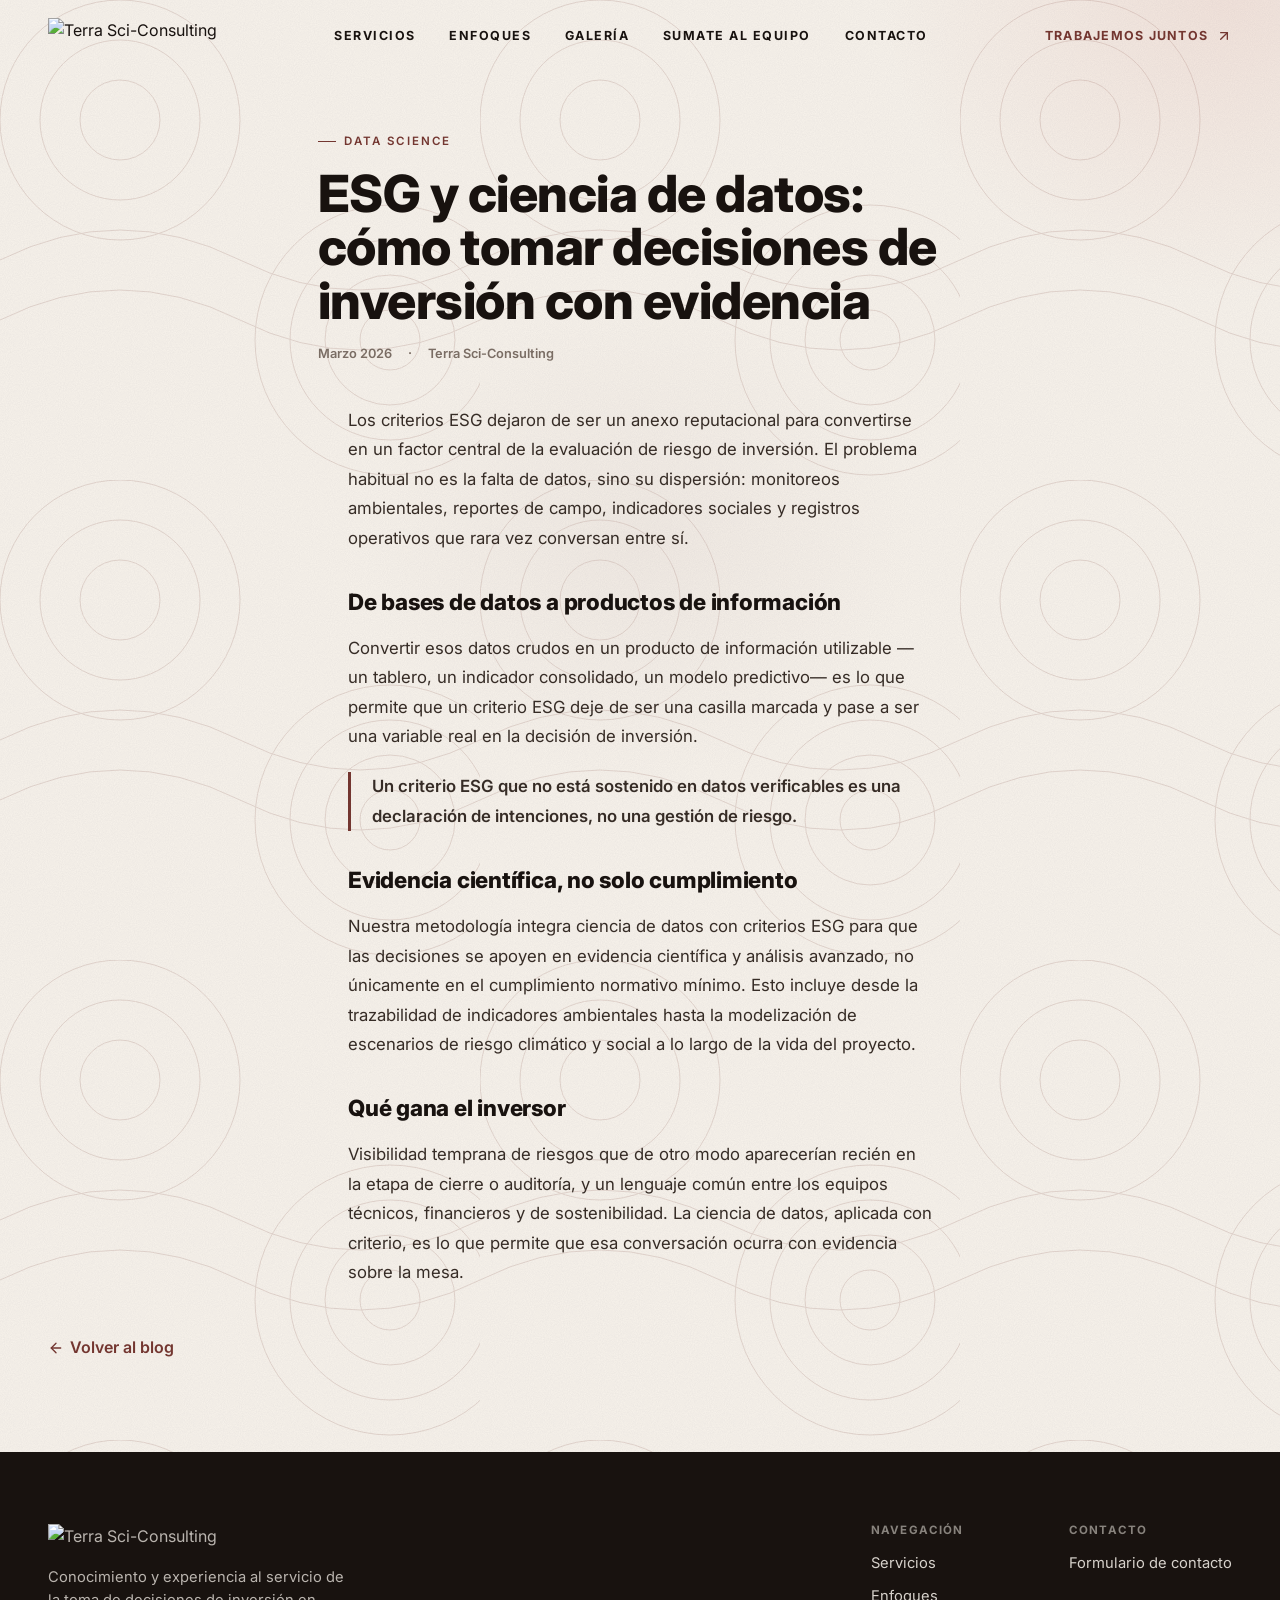
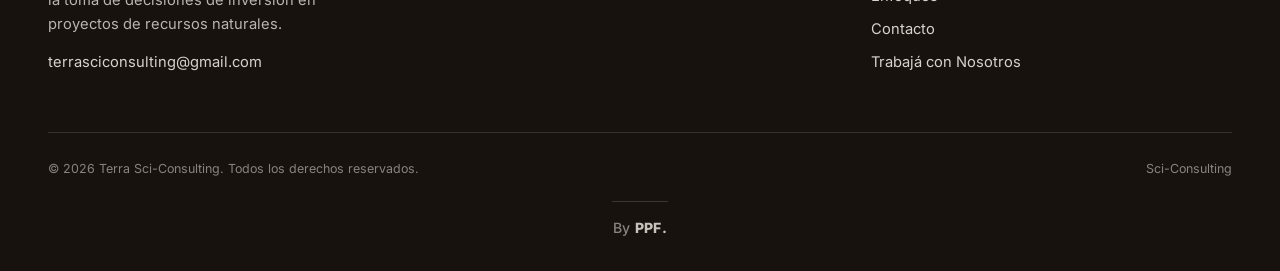
==== blog-esg-ciencia-datos.html @ 1a42ed9b "Add files via upload" ====
<!DOCTYPE html>
<html lang="es">
<head>
<meta charset="UTF-8" />
<meta name="viewport" content="width=device-width, initial-scale=1.0" />
<title>ESG y ciencia de datos: cómo tomar decisiones de inversión con evidencia — Terra Sci-Consulting</title>
<meta name="description" content="Cómo la ciencia de datos convierte bases de datos dispersas en productos de información que sostienen criterios ESG." />
<meta name="robots" content="noindex, follow" />
<link rel="canonical" href="https://terrasci.com.ar/blog-esg-ciencia-datos.html" />
<meta name="theme-color" content="#733630" />

<meta property="og:type" content="article" />
<meta property="og:site_name" content="Terra Sci-Consulting" />
<meta property="og:locale" content="es_AR" />
<meta property="og:title" content="ESG y ciencia de datos: cómo tomar decisiones de inversión con evidencia — Terra Sci-Consulting" />
<meta property="og:description" content="Cómo la ciencia de datos convierte bases de datos dispersas en productos de información que sostienen criterios ESG." />
<meta property="og:url" content="https://terrasci.com.ar/blog-esg-ciencia-datos.html" />
<meta property="og:image" content="https://terrasci.com.ar/assets/img/og-cover.jpg" />
<meta property="og:image:width" content="1200" />
<meta property="og:image:height" content="630" />
<meta name="twitter:card" content="summary_large_image" />
<meta name="twitter:title" content="ESG y ciencia de datos: cómo tomar decisiones de inversión con evidencia — Terra Sci-Consulting" />
<meta name="twitter:description" content="Cómo la ciencia de datos convierte bases de datos dispersas en productos de información que sostienen criterios ESG." />
<meta name="twitter:image" content="https://terrasci.com.ar/assets/img/og-cover.jpg" />

<link rel="icon" type="image/png" sizes="32x32" href="assets/logo/favicon-32.png" />
<link rel="apple-touch-icon" sizes="180x180" href="assets/logo/favicon-180.png" />

<link rel="preconnect" href="https://fonts.googleapis.com">
<link rel="preconnect" href="https://fonts.gstatic.com" crossorigin>
<link rel="stylesheet" href="https://fonts.googleapis.com/css2?family=Inter:wght@400;500;600;700;800&display=swap">

<link rel="stylesheet" href="styles.css?v=20260704a" />
</head>
<body>
<a class="skip-link" href="#main">Saltar al contenido</a>

<nav class="nav" data-fade-down>
  <div class="container nav-row">
    <a class="nav-logo" href="index.html" aria-label="Terra Sci-Consulting — Inicio">
      <img src="assets/logo/logo.png" alt="Terra Sci-Consulting" />
    </a>
    <div class="nav-links">
      <a class="nav-link" href="index.html#servicios">Servicios</a>
      <a class="nav-link" href="index.html#enfoques">Enfoques</a>
      <a class="nav-link" href="index.html#terreno">Galería</a>
      <a class="nav-link" href="trabaja-con-nosotros.html">Sumate al equipo</a>
      <a class="nav-link" href="contacto.html">Contacto</a>
    </div>
    <a class="nav-cta" href="contacto.html">
      Trabajemos Juntos
      <svg viewBox="0 0 24 24" fill="none" stroke="currentColor" stroke-width="2" stroke-linecap="round" stroke-linejoin="round"><path d="M7 17 17 7"/><path d="M7 7h10v10"/></svg>
    </a>
    <button class="nav-burger" data-menu-open aria-label="Abrir menú">
      <span></span><span></span><span></span>
    </button>
  </div>
</nav>

<div class="nav-mobile" data-mobile-menu data-open="false" aria-hidden="true">
  <div class="nav-mobile-top">
    <a class="nav-logo" href="index.html">
      <img src="assets/logo/logo.png" alt="Terra Sci-Consulting" />
    </a>
    <button class="nav-mobile-close" data-menu-close aria-label="Cerrar menú">
      <svg viewBox="0 0 24 24" fill="none" stroke="currentColor" stroke-width="2" stroke-linecap="round" stroke-linejoin="round"><path d="M18 6 6 18"/><path d="m6 6 12 12"/></svg>
    </button>
  </div>
  <div class="nav-mobile-links">
    <a href="index.html#servicios">Servicios</a>
    <a href="index.html#enfoques">Enfoques</a>
    <a href="index.html#terreno">Galería</a>
    <a href="trabaja-con-nosotros.html">Sumate al equipo</a>
    <a href="contacto.html">Contacto</a>
  </div>
  <a class="nav-mobile-cta" href="contacto.html">
    Trabajemos Juntos
    <svg viewBox="0 0 24 24" fill="none" stroke="currentColor" stroke-width="2" stroke-linecap="round" stroke-linejoin="round"><path d="M7 17 17 7"/><path d="M7 7h10v10"/></svg>
  </a>
</div>

<main id="main">
  <article class="article">
    <div class="container article-head">
      <span class="eyebrow">Data Science</span>
      <h1>ESG y ciencia de datos: cómo tomar decisiones de inversión con evidencia</h1>
      <div class="article-meta">
        <span>Marzo 2026</span>
        <span>·</span>
        <span>Terra Sci-Consulting</span>
      </div>
    </div>

    <div class="container article-body">
      <p>Los criterios ESG dejaron de ser un anexo reputacional para convertirse en un factor central de la evaluación de riesgo de inversión. El problema habitual no es la falta de datos, sino su dispersión: monitoreos ambientales, reportes de campo, indicadores sociales y registros operativos que rara vez conversan entre sí.</p>

      <h2>De bases de datos a productos de información</h2>
      <p>Convertir esos datos crudos en un producto de información utilizable —un tablero, un indicador consolidado, un modelo predictivo— es lo que permite que un criterio ESG deje de ser una casilla marcada y pase a ser una variable real en la decisión de inversión.</p>

      <p class="article-pull">Un criterio ESG que no está sostenido en datos verificables es una declaración de intenciones, no una gestión de riesgo.</p>

      <h2>Evidencia científica, no solo cumplimiento</h2>
      <p>Nuestra metodología integra ciencia de datos con criterios ESG para que las decisiones se apoyen en evidencia científica y análisis avanzado, no únicamente en el cumplimiento normativo mínimo. Esto incluye desde la trazabilidad de indicadores ambientales hasta la modelización de escenarios de riesgo climático y social a lo largo de la vida del proyecto.</p>

      <h2>Qué gana el inversor</h2>
      <p>Visibilidad temprana de riesgos que de otro modo aparecerían recién en la etapa de cierre o auditoría, y un lenguaje común entre los equipos técnicos, financieros y de sostenibilidad. La ciencia de datos, aplicada con criterio, es lo que permite que esa conversación ocurra con evidencia sobre la mesa.</p>
    </div>

    <div class="container">
      <a class="link-arrow article-back" href="blog.html">
        <svg viewBox="0 0 24 24" fill="none" stroke="currentColor" stroke-width="2" stroke-linecap="round" stroke-linejoin="round" style="transform:rotate(225deg)"><path d="M7 17 17 7"/><path d="M7 7h10v10"/></svg>
        Volver al blog
      </a>
    </div>
  </article>
</main>

<footer class="footer">
  <div class="container">
    <div class="footer-top">
      <div class="footer-brand">
        <img src="assets/logo/terra-logo-white.png" alt="Terra Sci-Consulting" />
        <p class="footer-tag">Conocimiento y experiencia al servicio de la toma de decisiones de inversión en proyectos de recursos naturales.</p>
        <a class="footer-email" href="mailto:terrasciconsulting@gmail.com">terrasciconsulting@gmail.com</a>
      </div>
      <div class="footer-cols">
        <div class="footer-col">
          <h4>Navegación</h4>
          <a href="index.html#servicios">Servicios</a>
          <a href="index.html#enfoques">Enfoques</a>
          <a href="contacto.html">Contacto</a>
          <a href="trabaja-con-nosotros.html">Trabajá con Nosotros</a>
        </div>
        <div class="footer-col">
          <h4>Contacto</h4>
          <a href="contacto.html">Formulario de contacto</a>
        </div>
      </div>
    </div>
    <div class="footer-bottom">
      <span>© 2026 Terra Sci-Consulting. Todos los derechos reservados.</span>
      <span>Sci-Consulting</span>
    </div>
    <div class="footer-credit">
      <div class="footer-credit-rule"></div>
      <p>By <strong>PPF.</strong></p>
    </div>
  </div>
</footer>

<script defer src="lib/gsap.min.js"></script>
<script defer src="lib/ScrollTrigger.min.js"></script>
<script defer src="lib/manifest.js?v=20260703d"></script>
<script defer src="main.js?v=20260703d"></script>
</body>
</html>
---- styles.css ----
/* =============================================================
   1. Tokens
   ============================================================= */
@property --mesh-x { syntax: "<percentage>"; inherits: false; initial-value: 30%; }
@property --mesh-y { syntax: "<percentage>"; inherits: false; initial-value: 30%; }

:root {
  --bg:          #F8F3EC;   /* warm cream */
  --bg-blush:    #F3DED4;   /* soft peach, derived from the terracotta swatch */
  --bg-blush-2:  #F1E4E2;   /* soft mauve-cream, derived from the mauve swatch */
  --paper:       #FFFFFF;
  --ink:         #18120F;   /* warm near-black */
  --ink-soft:    #362C26;
  --ink-mute:    #7A6D64;

  /* Official brand palette */
  --brand-deep:       #592C22;   /* darkest maroon */
  --brand-maroon:     #733630;   /* primary accent */
  --brand-terracotta: #A65341;
  --brand-coral:      #BF5A50;
  --brand-mauve:      #BFACAA;

  --accent:      var(--brand-maroon);
  --accent-dark: var(--brand-deep);
  --accent-soft: rgba(115, 54, 48, 0.10);
  --line:        rgba(24, 18, 15, 0.12);
  --line-soft:   rgba(24, 18, 15, 0.07);

  --sans: "Inter", -apple-system, BlinkMacSystemFont, "Segoe UI", system-ui, sans-serif;

  --ease-out:    cubic-bezier(0.16, 1, 0.3, 1);
  --ease-in:     cubic-bezier(0.7, 0, 0.84, 0);
  --ease-soft:   cubic-bezier(0.25, 0.46, 0.45, 0.94);
  --ease-reveal: cubic-bezier(0.22, 1, 0.36, 1);

  --nav-h: 84px;
  --container: 1320px;
}

/* =============================================================
   2. Reset & base
   ============================================================= */
*, *::before, *::after { box-sizing: border-box; margin: 0; }
html {
  -webkit-text-size-adjust: 100%;
  tab-size: 2;
  overflow-x: clip;
  scroll-behavior: smooth;
}
@media (prefers-reduced-motion: reduce) { html { scroll-behavior: auto; } }

body {
  font-family: var(--sans);
  font-size: 16px;
  line-height: 1.6;
  color: var(--ink);
  background-color: var(--bg);
  /* Brand texture that runs the full height of the document — no per-section
     seams, since it's painted once as the page's own background. Blends three
     tones from the official palette so the whole page carries a bit of color,
     not just a single flat maroon corner. */
  background-image:
    radial-gradient(40vw 34vw at 96% 0%,  rgba(191, 90, 80, .10) 0%, transparent 68%),   /* coral */
    radial-gradient(36vw 32vw at 2% 100%, rgba(166, 83, 65, .09) 0%, transparent 68%),   /* terracotta */
    radial-gradient(30vw 26vw at 50% 60vh, rgba(191, 172, 170, .12) 0%, transparent 72%), /* mauve — vh-based so its intensity doesn't vary with each page's total length */
    url("data:image/svg+xml;utf8,<svg xmlns='http://www.w3.org/2000/svg' viewBox='0 0 200 200'><filter id='n'><feTurbulence type='fractalNoise' baseFrequency='0.85' numOctaves='3' stitchTiles='stitch'/><feColorMatrix values='0 0 0 0 0 0 0 0 0 0 0 0 0 0 0 0 0 0 0.05 0'/></filter><rect width='100%25' height='100%25' filter='url(%23n)'/></svg>"),
    url("data:image/svg+xml;utf8,<svg xmlns='http://www.w3.org/2000/svg' width='480' height='480' viewBox='0 0 480 480'><g fill='none' stroke='%23733630' stroke-width='1' opacity='0.16'><circle cx='120' cy='120' r='40'/><circle cx='120' cy='120' r='80'/><circle cx='120' cy='120' r='120'/><circle cx='390' cy='340' r='30'/><circle cx='390' cy='340' r='65'/><circle cx='390' cy='340' r='100'/><circle cx='390' cy='340' r='135'/><path d='M0 260 Q120 200 240 260 T480 260'/><path d='M0 320 Q120 260 240 320 T480 320'/></g></svg>");
  /* Grain + topo pattern are baked directly into body's own background (not a
     separate fixed/blended layer) so mobile browsers can't desync them from
     the rest of the page during scroll. */
  background-repeat: no-repeat, no-repeat, no-repeat, repeat, repeat;
  background-size: auto, auto, auto, 180px 180px, 480px 480px;
  -webkit-font-smoothing: antialiased;
  -moz-osx-font-smoothing: grayscale;
  text-rendering: optimizeLegibility;
  overflow-x: clip;
  overscroll-behavior-y: none;
}

img, svg, video { display: block; max-width: 100%; }
img { height: auto; }
button { font: inherit; color: inherit; cursor: pointer; border: 0; background: none; }
a { color: inherit; text-decoration: none; }
p { text-wrap: pretty; }
h1, h2, h3, h4 { text-wrap: balance; line-height: 1.05; letter-spacing: -0.01em; }
ul { list-style: none; padding: 0; }
input, textarea { font: inherit; color: inherit; }

::selection { background: var(--accent); color: var(--paper); }

:focus-visible {
  outline: 2px solid var(--accent);
  outline-offset: 3px;
  border-radius: 3px;
}

.skip-link {
  position: fixed; top: -100px; left: 1rem; z-index: 9999;
  padding: .7rem 1.1rem; background: var(--ink); color: var(--bg);
  border-radius: 6px; font-weight: 600; font-size: .85rem;
  transition: top .3s var(--ease-out);
}
.skip-link:focus { top: 1rem; }

/* Brand watermark mark — the isolated "t." glyph, reused as a recurring texture.
   Each host section is `.has-mark` (contains it) so instances never bleed into
   the next section and collide with one another. */
.has-mark { position: relative; overflow: hidden; }
.mark-watermark {
  position: absolute; z-index: 0;
  pointer-events: none; user-select: none;
  opacity: .05;
  width: clamp(200px, 22vw, 340px); height: auto;
}
.mark-tr { top: 6%; right: -3%; transform: rotate(8deg); }
.mark-tl { top: 6%; left: -3%; transform: rotate(-8deg); }
.mark-bl { bottom: 6%; left: -3%; transform: rotate(-6deg); }
.mark-br { bottom: 6%; right: -3%; transform: rotate(6deg); }

/* =============================================================
   3. Utilities
   ============================================================= */
.container { max-width: var(--container); margin-inline: auto; padding-inline: 1.5rem; position: relative; z-index: 1; }
@media (min-width: 720px)  { .container { padding-inline: 2.5rem; } }
@media (min-width: 1280px) { .container { padding-inline: 3rem; } }

.sr-only {
  position: absolute; width: 1px; height: 1px; padding: 0; margin: -1px;
  overflow: hidden; clip: rect(0,0,0,0); white-space: nowrap; border: 0;
}

.eyebrow {
  font-size: .72rem; font-weight: 600; letter-spacing: .18em; text-transform: uppercase;
  color: var(--accent);
  display: inline-flex; align-items: center; gap: .5rem;
}
.eyebrow::before {
  content: ""; width: 18px; height: 1px; background: var(--accent);
}

.section { padding-block: clamp(4rem, 9vw, 7.5rem); }
.section-tight { padding-block: clamp(3rem, 6vw, 5rem); }

[data-reveal] {
  opacity: 0; transform: translateY(32px);
  transition: opacity .8s var(--ease-reveal), transform .8s var(--ease-reveal);
}
[data-reveal].is-revealed { opacity: 1; transform: none; }

/* =============================================================
   4. Typography
   ============================================================= */
.h-display {
  font-weight: 800;
  letter-spacing: -0.02em;
  color: var(--ink);
}
.h-kicker {
  font-size: .78rem; font-weight: 700; letter-spacing: .16em; text-transform: uppercase;
  color: var(--ink-mute);
}
.lede {
  font-size: clamp(1.05rem, 2vw, 1.3rem);
  color: var(--ink-soft);
  max-width: 62ch;
  line-height: 1.55;
}

/* =============================================================
   5. Buttons & links
   ============================================================= */
.btn {
  display: inline-flex; align-items: center; gap: .55rem;
  padding: .95rem 1.7rem;
  font-size: .82rem; font-weight: 700; letter-spacing: .1em; text-transform: uppercase;
  border-radius: 999px;
  transition: transform .45s var(--ease-soft), box-shadow .45s var(--ease-soft), background .35s var(--ease-out), color .35s var(--ease-out);
}
.btn-primary {
  position: relative; overflow: hidden; isolation: isolate;
  background: var(--accent); color: var(--paper);
  box-shadow: 0 10px 24px -8px rgba(104,59,53,.55), 0 0 0 0 rgba(104,59,53,.4);
  animation: btnPulse 2.8s ease-in-out infinite;
}
.btn-primary::after {
  content: ""; position: absolute; inset: 0; z-index: -1;
  background: linear-gradient(115deg, transparent 30%, rgba(255,255,255,.4) 50%, transparent 70%);
  transform: translateX(-130%);
  transition: transform .75s var(--ease-soft);
}
.btn-primary:hover::after { transform: translateX(130%); }
.btn-primary:hover {
  transform: translateY(-3px);
  box-shadow: 0 18px 34px -10px rgba(104,59,53,.6), 0 0 0 0 rgba(104,59,53,.4);
  background: var(--accent-dark);
  animation-play-state: paused;
}
@keyframes btnPulse {
  0%, 100% { box-shadow: 0 10px 24px -8px rgba(104,59,53,.55), 0 0 0 0 rgba(104,59,53,.4); }
  50% { box-shadow: 0 10px 24px -8px rgba(104,59,53,.55), 0 0 0 9px rgba(104,59,53,0); }
}
@media (prefers-reduced-motion: reduce) { .btn-primary { animation: none; } }
.btn-ghost {
  border: 1.5px solid var(--ink); color: var(--ink);
}
.btn-ghost:hover { background: var(--ink); color: var(--bg); transform: translateY(-3px); }

.link-arrow {
  display: inline-flex; align-items: center; gap: .4rem;
  font-weight: 600; color: var(--accent);
  position: relative;
}
.link-arrow svg { width: 1em; height: 1em; transition: transform .45s var(--ease-soft); }
.link-arrow:hover svg { transform: translate(3px, -3px); }
.link-arrow::after {
  content: ""; position: absolute; left: 0; right: 1.4em; bottom: -3px;
  height: 1px; background: currentColor;
  transform: scaleX(0); transform-origin: left;
  transition: transform .45s var(--ease-soft);
}
.link-arrow:hover::after { transform: scaleX(1); }

/* =============================================================
   6. Nav
   ============================================================= */
.nav {
  position: fixed; inset-inline: 0; top: 0; z-index: 300;
  padding-block: 1.1rem;
  transition: background-color .4s var(--ease-out), backdrop-filter .4s var(--ease-out), box-shadow .4s var(--ease-out), padding .4s var(--ease-out);
}
.nav.is-scrolled {
  background: rgba(248, 243, 236, 0.88);
  backdrop-filter: blur(14px) saturate(140%);
  -webkit-backdrop-filter: blur(14px) saturate(140%);
  box-shadow: 0 1px 0 var(--line);
  padding-block: .7rem;
}
.nav-row {
  display: flex; align-items: center; justify-content: space-between; gap: 1rem;
}
.nav-logo { display: inline-flex; align-items: center; }
.nav-logo img { height: 30px; width: auto; }
@media (min-width: 720px) { .nav-logo img { height: 36px; } }

.nav-links {
  display: none; align-items: center; gap: 2.1rem;
}
@media (min-width: 960px) { .nav-links { display: flex; } }
.nav-link {
  font-size: .78rem; font-weight: 700; letter-spacing: .12em; text-transform: uppercase;
  position: relative; padding-block: .3rem;
}
.nav-link::after {
  content: ""; position: absolute; left: 0; right: 0; bottom: -1px;
  height: 2px; background: var(--accent);
  transform: scaleX(0); transform-origin: right;
  transition: transform .4s var(--ease-soft);
}
.nav-link:hover::after, .nav-link.is-active::after { transform: scaleX(1); transform-origin: left; }

.nav-cta {
  display: none;
}
@media (min-width: 960px) {
  .nav-cta {
    display: inline-flex; align-items: center; gap: .5rem;
    font-size: .78rem; font-weight: 700; letter-spacing: .1em; text-transform: uppercase;
    color: var(--accent);
  }
  .nav-cta svg { width: 16px; height: 16px; transition: transform .4s var(--ease-soft); }
  .nav-cta:hover svg { transform: translate(3px, -3px); }
}

.nav-burger {
  width: 42px; height: 42px; border-radius: 999px;
  background: var(--ink); display: flex; align-items: center; justify-content: center;
  flex-direction: column; gap: 4px;
  flex-shrink: 0;
}
@media (min-width: 960px) { .nav-burger { display: none; } }
.nav-burger span { width: 16px; height: 2px; background: var(--bg); border-radius: 2px; }

/* Mobile menu overlay */
.nav-mobile {
  position: fixed; inset: 0; z-index: 400;
  background: var(--bg);
  display: flex; flex-direction: column;
  padding: 1.1rem 1.5rem 2.5rem;
  clip-path: inset(0 0 100% 0);
  transition: clip-path .6s var(--ease-reveal);
}
.nav-mobile[data-open="true"] { clip-path: inset(0 0 0 0); }
.nav-mobile-top { display: flex; align-items: center; justify-content: space-between; }
.nav-mobile-close {
  width: 42px; height: 42px; border-radius: 999px; background: var(--ink);
  display: flex; align-items: center; justify-content: center;
}
.nav-mobile-close svg { width: 18px; height: 18px; color: var(--bg); }
.nav-mobile-links {
  display: flex; flex-direction: column; gap: 1.5rem; margin-top: 3.5rem;
}
.nav-mobile-links a {
  font-size: clamp(1.8rem, 8vw, 2.6rem); font-weight: 800; letter-spacing: -0.01em;
  text-transform: uppercase;
}
.nav-mobile-cta {
  margin-top: auto; display: inline-flex; align-items: center; gap: .6rem;
  font-size: 1.2rem; font-weight: 700; color: var(--accent);
}
.nav-mobile-cta svg { width: 22px; height: 22px; }

/* =============================================================
   7. Hero
   ============================================================= */
.hero {
  position: relative;
  min-height: 100svh;
  display: flex; flex-direction: column;
  overflow: hidden;
}
.hero-inner {
  position: relative; z-index: 1;
  display: flex; flex-direction: column;
  flex: 1;
}

.hero-centered {
  min-height: 86svh;
  display: flex; align-items: center; justify-content: center;
  padding-top: calc(var(--nav-h) + 2.5rem);
  padding-bottom: 3rem;
}

.hero-blob {
  position: absolute; z-index: 0; pointer-events: none;
  width: clamp(440px, 48vw, 800px); height: clamp(440px, 48vw, 800px);
  left: 50%; top: 48%;
  transform: translate(-50%, -50%);
  background:
    radial-gradient(38% 38% at 32% 30%, var(--brand-coral) 0%, transparent 70%),
    radial-gradient(42% 42% at 68% 62%, var(--brand-terracotta) 0%, transparent 72%),
    radial-gradient(circle, var(--brand-maroon) 0%, transparent 68%);
  opacity: .14; filter: blur(70px);
  animation: heroBlobDrift 22s ease-in-out infinite;
}
@keyframes heroBlobDrift {
  0%, 100% { transform: translate(-50%, -50%) scale(1); }
  50%      { transform: translate(-46%, -54%) scale(1.08); }
}

.hero-inner-centered {
  max-width: 900px; margin-inline: auto;
  display: flex; flex-direction: column; align-items: center;
  gap: 1.6rem; text-align: center;
}

.hero-badge {
  display: inline-flex; align-items: center; gap: .55rem;
  padding: .5rem 1.05rem;
  border-radius: 999px;
  background: var(--accent-soft);
  border: 1px solid rgba(104, 59, 53, .18);
  color: var(--accent);
  font-size: .7rem; font-weight: 700; letter-spacing: .14em; text-transform: uppercase;
}
.hero-badge::before {
  content: ""; width: 6px; height: 6px; border-radius: 50%; background: var(--accent); flex-shrink: 0;
}

.hero-title-center {
  font-size: clamp(2rem, 5vw, 3.5rem);
  font-weight: 800;
  letter-spacing: -0.02em;
  line-height: 1.12;
  color: var(--ink);
  max-width: 19ch;
}
.hero-title-center .accent-word {
  position: relative; display: inline-block; color: var(--accent);
}
.accent-underline {
  position: absolute; left: -2%; bottom: -.1em;
  width: 104%; height: .3em; overflow: visible;
}
.accent-underline path {
  fill: none; stroke: var(--accent); stroke-width: 2.5; stroke-linecap: round;
  opacity: .65;
  stroke-dasharray: 200; stroke-dashoffset: 200;
  transition: stroke-dashoffset .9s var(--ease-reveal) .9s;
}
.is-ready .accent-underline path { stroke-dashoffset: 0; }
@media (prefers-reduced-motion: reduce) { .accent-underline path { transition-duration: .01s; } }

.hero-subtitle-center {
  font-size: clamp(1rem, 1.6vw, 1.22rem);
  color: var(--ink-mute);
  max-width: 62ch;
  line-height: 1.65;
}

/* Load-in choreography for nav + hero content */
[data-fade-down] { opacity: 0; transform: translateY(-20px); transition: opacity .5s var(--ease-reveal), transform .5s var(--ease-reveal); }
.is-ready [data-fade-down] { opacity: 1; transform: none; }
[data-fade-up] { opacity: 0; transform: translateY(32px); transition: opacity .6s var(--ease-reveal), transform .6s var(--ease-reveal); }
.is-ready [data-fade-up] { opacity: 1; transform: none; }

/* =============================================================
   8. Page hero (inner pages)
   ============================================================= */
.page-hero {
  position: relative; overflow: hidden;
  padding-top: calc(var(--nav-h) + 3rem);
  padding-bottom: clamp(2.5rem, 6vw, 4.5rem);
}
.page-hero::before {
  content: ""; position: absolute; inset: 0; z-index: 0;
  background: radial-gradient(90% 80% at 90% 0%, var(--bg-blush) 0%, transparent 60%);
}
.page-hero .container { position: relative; z-index: 1; }
.page-hero h1 {
  font-size: clamp(2.4rem, 6vw, 4.4rem);
  font-weight: 800; letter-spacing: -0.02em;
  margin-top: .9rem; max-width: 16ch;
}

/* =============================================================
   9. Enfoques / pillars grid
   ============================================================= */
.enfoques-grid {
  margin-top: 3rem;
  display: grid; gap: 1.4rem;
  grid-template-columns: 1fr;
}
@media (min-width: 720px) { .enfoques-grid { grid-template-columns: repeat(3, 1fr); gap: 1.8rem; } }

.enfoque-card {
  background: var(--paper);
  border: 1px solid var(--line);
  border-radius: 20px;
  padding: 2.1rem 1.8rem;
  transition: transform .5s var(--ease-soft), box-shadow .5s var(--ease-soft), border-color .5s var(--ease-soft);
}
.enfoque-card:hover {
  transform: translateY(-6px);
  box-shadow: 0 30px 60px -24px rgba(24,18,15,.22);
  border-color: transparent;
}
.enfoque-num {
  font-size: .78rem; font-weight: 700; color: var(--accent); letter-spacing: .08em;
}
.enfoque-icon {
  margin-top: 1.1rem; width: 46px; height: 46px; border-radius: 14px;
  background: var(--accent-soft); color: var(--accent);
  display: flex; align-items: center; justify-content: center;
}
.enfoque-icon svg { width: 22px; height: 22px; }

/* Rotate through the brand palette so the three cards read as a family, not a repeat */
.enfoque-card:nth-child(2) .enfoque-num { color: var(--brand-terracotta); }
.enfoque-card:nth-child(2) .enfoque-icon { background: rgba(166, 83, 65, .12); color: var(--brand-terracotta); }
.enfoque-card:nth-child(3) .enfoque-num { color: var(--brand-coral); }
.enfoque-card:nth-child(3) .enfoque-icon { background: rgba(191, 90, 80, .12); color: var(--brand-coral); }
.enfoque-card h3 {
  margin-top: 1.3rem; font-size: 1.25rem; font-weight: 800;
}
.enfoque-card p {
  margin-top: .7rem; font-size: .94rem; color: var(--ink-mute); line-height: 1.6;
}

/* =============================================================
   9.5. Metodología (steps) + editorial quote band
   ============================================================= */
.steps-grid {
  margin-top: 3rem; display: grid; grid-template-columns: 1fr; gap: 2.2rem;
}
@media (min-width: 720px)  { .steps-grid { grid-template-columns: repeat(2, 1fr); gap: 2.6rem 2rem; } }
@media (min-width: 1080px) { .steps-grid { grid-template-columns: repeat(4, 1fr); gap: 2rem 1.8rem; } }

.step-card {
  padding-top: 1.3rem;
  border-top: 2px solid var(--line);
  transition: border-color .5s var(--ease-soft);
}
.step-card:hover { border-color: var(--accent); }
.step-num {
  display: block;
  font-size: 1.7rem; font-weight: 800; letter-spacing: -0.02em;
  color: var(--accent);
}
.step-card h3 { margin-top: .9rem; font-size: 1.15rem; font-weight: 800; }
.step-card p { margin-top: .6rem; font-size: .92rem; color: var(--ink-mute); line-height: 1.6; }

/* Each step takes a different note from the palette */
.step-card:nth-child(2) .step-num { color: var(--brand-terracotta); }
.step-card:nth-child(2):hover { border-color: var(--brand-terracotta); }
.step-card:nth-child(3) .step-num { color: var(--brand-coral); }
.step-card:nth-child(3):hover { border-color: var(--brand-coral); }
.step-card:nth-child(4) .step-num { color: var(--brand-deep); }
.step-card:nth-child(4):hover { border-color: var(--brand-deep); }

.quote-band {
  background: var(--ink); color: var(--bg);
  padding-block: clamp(4rem, 10vw, 7rem);
}
.quote-band-text {
  font-size: clamp(1.6rem, 4.4vw, 3.2rem);
  font-weight: 700; line-height: 1.28; letter-spacing: -0.01em;
  max-width: 19ch;
}
.accent-word-invert { color: var(--bg-blush); }

/* =============================================================
   10. CTA band
   ============================================================= */
.cta-band {
  position: relative; overflow: hidden;
  background: var(--ink);
  color: var(--bg);
  border-radius: 28px;
  padding: clamp(2.5rem, 6vw, 4.5rem);
  display: flex; flex-direction: column; gap: 1.6rem;
  align-items: flex-start;
}
@media (min-width: 720px) {
  .cta-band { flex-direction: row; align-items: center; justify-content: space-between; gap: 2rem; }
}
.cta-band::before {
  content: ""; position: absolute; inset: -20% -10% auto auto; width: 60%; height: 140%;
  background:
    radial-gradient(closest-side, var(--brand-coral), transparent 70%),
    radial-gradient(closest-side at 70% 30%, var(--brand-terracotta), transparent 60%);
  opacity: .35; filter: blur(60px); pointer-events: none;
}
.cta-band h2 {
  position: relative; z-index: 1; font-size: clamp(1.6rem, 3.4vw, 2.4rem); font-weight: 800; max-width: 20ch;
}
.cta-band .btn { position: relative; z-index: 1; flex-shrink: 0; }

/* =============================================================
   11. Servicios page
   ============================================================= */
.servicios-grid {
  margin-top: 3rem; display: grid; gap: 1.5rem; grid-template-columns: 1fr;
}
@media (min-width: 720px) { .servicios-grid { grid-template-columns: repeat(3, 1fr); } }
.servicio-card {
  background: var(--paper); border-radius: 22px; border: 1px solid var(--line);
  padding: 2.4rem 2rem;
  transition: transform .5s var(--ease-soft), box-shadow .5s var(--ease-soft);
}
.servicio-card:hover { transform: translateY(-6px); box-shadow: 0 30px 60px -24px rgba(24,18,15,.2); }
.servicio-card .eyebrow { margin-bottom: 1.1rem; }
.servicio-card h3 { font-size: 1.4rem; font-weight: 800; }
.servicio-card p { margin-top: .8rem; color: var(--ink-mute); line-height: 1.6; }
.servicio-card:nth-child(2) .eyebrow { color: var(--brand-terracotta); }
.servicio-card:nth-child(2) .eyebrow::before { background: var(--brand-terracotta); }
.servicio-card:nth-child(3) .eyebrow { color: var(--brand-coral); }
.servicio-card:nth-child(3) .eyebrow::before { background: var(--brand-coral); }

.focus-grid {
  margin-top: 2rem; display: grid; gap: 1.5rem; grid-template-columns: 1fr;
}
@media (min-width: 860px) { .focus-grid { grid-template-columns: 1fr 1fr; } }
.focus-card {
  position: relative; overflow: hidden;
  border-radius: 24px; padding: 2.6rem 2.2rem;
  background: var(--ink); color: var(--bg);
  min-height: 280px; display: flex; flex-direction: column; justify-content: flex-end;
}
.focus-card::before {
  content: ""; position: absolute; inset: 0;
  background: linear-gradient(160deg, var(--accent) 0%, transparent 60%);
  opacity: .55;
}
.focus-card:nth-child(2)::before { background: linear-gradient(160deg, var(--brand-coral) 0%, transparent 60%); }
.focus-card > * { position: relative; }
.focus-card .h-kicker { color: rgba(248,243,236,.65); }
.focus-card h3 { margin-top: .6rem; font-size: 1.6rem; font-weight: 800; }
.focus-card p { margin-top: .8rem; color: rgba(248,243,236,.82); line-height: 1.65; font-size: .95rem; }

.compliance-block {
  margin-top: 2rem; padding: 2.4rem; border-radius: 22px;
  background: var(--bg-blush-2); border: 1px solid var(--line-soft);
}
.compliance-block h3 { font-size: 1.3rem; font-weight: 800; }
.compliance-block p { margin-top: .7rem; color: var(--ink-soft); max-width: 68ch; line-height: 1.65; }

/* Photo gallery — real fieldwork photography */
.gallery-grid {
  margin-top: 2.5rem;
  display: grid; grid-template-columns: 1fr; gap: 1rem;
}
@media (min-width: 640px) { .gallery-grid { grid-template-columns: repeat(2, 1fr); } }
@media (min-width: 960px) { .gallery-grid { grid-template-columns: repeat(3, 1fr); gap: 1.2rem; } }

.gallery-item {
  position: relative; overflow: hidden; border-radius: 18px;
  aspect-ratio: 4 / 5;
  background: var(--line-soft);
}
@media (min-width: 960px) { .gallery-item-wide { grid-column: span 2; aspect-ratio: 8 / 5; } }
.gallery-item img {
  width: 100%; height: 100%; object-fit: cover;
  transition: transform .8s var(--ease-soft);
}
.gallery-item:hover img { transform: scale(1.06); }

/* =============================================================
   12. Blog
   ============================================================= */
.blog-grid {
  margin-top: 3rem; display: grid; gap: 1.6rem; grid-template-columns: 1fr;
}
@media (min-width: 720px) { .blog-grid { grid-template-columns: repeat(3, 1fr); gap: 1.8rem; } }
.blog-card {
  display: flex; flex-direction: column;
  background: var(--paper); border-radius: 20px; border: 1px solid var(--line);
  overflow: hidden;
  transition: transform .5s var(--ease-soft), box-shadow .5s var(--ease-soft);
}
.blog-card:hover { transform: translateY(-6px); box-shadow: 0 30px 60px -24px rgba(24,18,15,.22); }
.blog-card-media {
  height: 170px; position: relative; overflow: hidden;
  background: linear-gradient(140deg, var(--bg-blush), var(--bg-blush-2));
  display: flex; align-items: flex-end; justify-content: flex-start;
  padding: 1rem;
}
.blog-card:nth-child(2) .blog-card-media { background: linear-gradient(140deg, #F4E3DC, #F1E4E2); }
.blog-card:nth-child(3) .blog-card-media { background: linear-gradient(140deg, #F5E1DD, #F3DED4); }
.blog-card-media img {
  position: absolute; inset: 0; z-index: 0;
  width: 100%; height: 100%; object-fit: cover;
  transition: transform .8s var(--ease-soft);
}
.blog-card:hover .blog-card-media img { transform: scale(1.06); }
.blog-card-media::after {
  content: ""; position: absolute; inset: 0; z-index: 1;
  background: linear-gradient(0deg, rgba(24,18,15,.45) 0%, transparent 55%);
}
.blog-card-media span {
  position: relative; z-index: 2;
  font-size: .7rem; font-weight: 700; letter-spacing: .12em; text-transform: uppercase;
  color: var(--accent); background: rgba(255,255,255,.85); padding: .4rem .8rem; border-radius: 999px;
}
.blog-card:nth-child(2) .blog-card-media span { color: var(--brand-terracotta); }
.blog-card:nth-child(3) .blog-card-media span { color: var(--brand-coral); }
.blog-card-body { padding: 1.6rem 1.6rem 1.9rem; display: flex; flex-direction: column; gap: .8rem; flex: 1; }
.blog-card-date { font-size: .72rem; font-weight: 600; letter-spacing: .06em; text-transform: uppercase; color: var(--ink-mute); }
.blog-card h3 { font-size: 1.15rem; font-weight: 800; line-height: 1.3; }
.blog-card p { color: var(--ink-mute); font-size: .92rem; line-height: 1.6; }
.blog-card .link-arrow { margin-top: auto; font-size: .85rem; }

/* Article */
.article {
  padding-top: calc(var(--nav-h) + 2.5rem);
  padding-bottom: clamp(3rem, 7vw, 5.5rem);
}
.article-head { max-width: 74ch; }
.article-head h1 { margin-top: 1rem; font-size: clamp(2rem, 5vw, 3.2rem); font-weight: 800; }
.article-meta { display: flex; gap: 1rem; margin-top: 1rem; font-size: .8rem; color: var(--ink-mute); font-weight: 600; }
.article-body { margin-top: 2.6rem; max-width: 68ch; display: flex; flex-direction: column; gap: 1.3rem; }
.article-body p { color: var(--ink-soft); font-size: 1.05rem; line-height: 1.75; }
.article-body h2 { margin-top: 1rem; font-size: 1.4rem; font-weight: 800; }
.article-pull {
  border-left: 3px solid var(--accent); padding-left: 1.3rem;
  font-size: 1.2rem; font-weight: 600; color: var(--ink); font-style: normal;
  max-width: 60ch;
}
.article-back { margin-top: 3rem; display: inline-flex; }

/* =============================================================
   13. Contact
   ============================================================= */
.contact-wrap {
  margin-top: 3rem; display: grid; gap: 2.5rem; grid-template-columns: 1fr;
}
@media (min-width: 960px) { .contact-wrap { grid-template-columns: .8fr 1.2fr; gap: 4rem; } }
.contact-note { color: var(--ink-mute); line-height: 1.7; max-width: 42ch; }
.contact-note strong { color: var(--ink); }

.contact-result {
  display: none;
  align-items: flex-start; gap: .7rem;
  padding: 1rem 1.15rem; border-radius: 14px;
  font-size: .92rem; line-height: 1.5; font-weight: 600;
  opacity: 0; transform: translateY(6px);
  transition: opacity .5s var(--ease-out), transform .5s var(--ease-out);
}
.contact-result.is-visible { display: flex; opacity: 1; transform: none; }
.contact-result::before {
  content: ""; flex-shrink: 0; width: 20px; height: 20px; margin-top: .1em;
  background-repeat: no-repeat; background-position: center; background-size: contain;
}
.contact-result.is-success {
  background: var(--accent-soft); color: var(--accent-dark);
}
.contact-result.is-success::before {
  background-image: url("data:image/svg+xml;utf8,<svg xmlns='http://www.w3.org/2000/svg' viewBox='0 0 24 24' fill='none' stroke='%23733630' stroke-width='2.5' stroke-linecap='round' stroke-linejoin='round'><circle cx='12' cy='12' r='10'/><path d='m9 12 2 2 4-4'/></svg>");
}
.contact-result.is-error {
  background: rgba(191, 90, 80, .12); color: var(--brand-deep);
}
.contact-result.is-error::before {
  background-image: url("data:image/svg+xml;utf8,<svg xmlns='http://www.w3.org/2000/svg' viewBox='0 0 24 24' fill='none' stroke='%23733630' stroke-width='2.5' stroke-linecap='round' stroke-linejoin='round'><circle cx='12' cy='12' r='10'/><path d='M12 8v4'/><path d='M12 16h.01'/></svg>");
}

.field { position: relative; }
.field label {
  display: block; font-size: .72rem; font-weight: 700; letter-spacing: .1em; text-transform: uppercase;
  color: var(--ink-mute); margin-bottom: .55rem;
}
.field input, .field textarea {
  width: 100%; padding: .95rem 1.1rem; border-radius: 12px;
  border: 1.5px solid var(--line); background: var(--paper);
  transition: border-color .3s var(--ease-out), box-shadow .3s var(--ease-out);
}
.field input:focus, .field textarea:focus {
  outline: none; border-color: var(--accent); box-shadow: 0 0 0 4px var(--accent-soft);
}
.field textarea { resize: vertical; min-height: 140px; }
.contact-form { display: flex; flex-direction: column; gap: 1.3rem; }
.contact-form-row { display: grid; gap: 1.3rem; grid-template-columns: 1fr; }
@media (min-width: 620px) { .contact-form-row { grid-template-columns: 1fr 1fr; } }
.contact-form .btn { align-self: flex-start; margin-top: .4rem; }
.contact-form .btn[disabled] { opacity: .65; cursor: not-allowed; animation-play-state: paused; }

/* =============================================================
   14. Footer
   ============================================================= */
.footer {
  background: var(--ink); color: rgba(248,243,236,.72);
  padding-block: clamp(3rem, 6vw, 4.5rem) 2rem;
}
.footer-top {
  display: flex; flex-direction: column; gap: 2.4rem;
}
@media (min-width: 860px) { .footer-top { flex-direction: row; justify-content: space-between; } }
.footer-brand img { height: 26px; }
.footer-tag { margin-top: 1rem; max-width: 34ch; font-size: .92rem; line-height: 1.6; }
.footer-email { display: inline-block; margin-top: .9rem; font-size: .92rem; color: rgba(248,243,236,.85); transition: color .3s var(--ease-out); }
.footer-email:hover { color: var(--bg-blush); }
.footer-cols { display: flex; gap: 3rem; flex-wrap: wrap; }
.footer-col h4 {
  font-size: .72rem; font-weight: 700; letter-spacing: .1em; text-transform: uppercase;
  color: rgba(248,243,236,.5); margin-bottom: 1rem;
}
.footer-col a, .footer-col p { display: block; font-size: .92rem; margin-bottom: .6rem; color: rgba(248,243,236,.85); }
.footer-col a { transition: color .3s var(--ease-out); }
.footer-col a:hover { color: var(--bg-blush); }
.footer-bottom {
  margin-top: 3rem; padding-top: 1.6rem; border-top: 1px solid rgba(248,243,236,.14);
  display: flex; flex-wrap: wrap; gap: 1rem; justify-content: space-between;
  font-size: .78rem; color: rgba(248,243,236,.5);
}
.footer-credit { margin-top: 1.4rem; text-align: center; }
.footer-credit-rule { width: 56px; height: 1px; margin: 0 auto .9rem; background: rgba(248,243,236,.16); }
.footer-credit p {
  font-family: 'Inter', sans-serif; font-size: .88rem; font-weight: 500; letter-spacing: .02em;
  color: rgba(248,243,236,.5);
}
.footer-credit strong { font-weight: 800; color: rgba(248,243,236,.78); }

/* =============================================================
   15. Reduced motion — only intrusive effects
   ============================================================= */
@media (prefers-reduced-motion: reduce) {
  [data-fade-down], [data-fade-up] { transition-duration: .01s; }
}
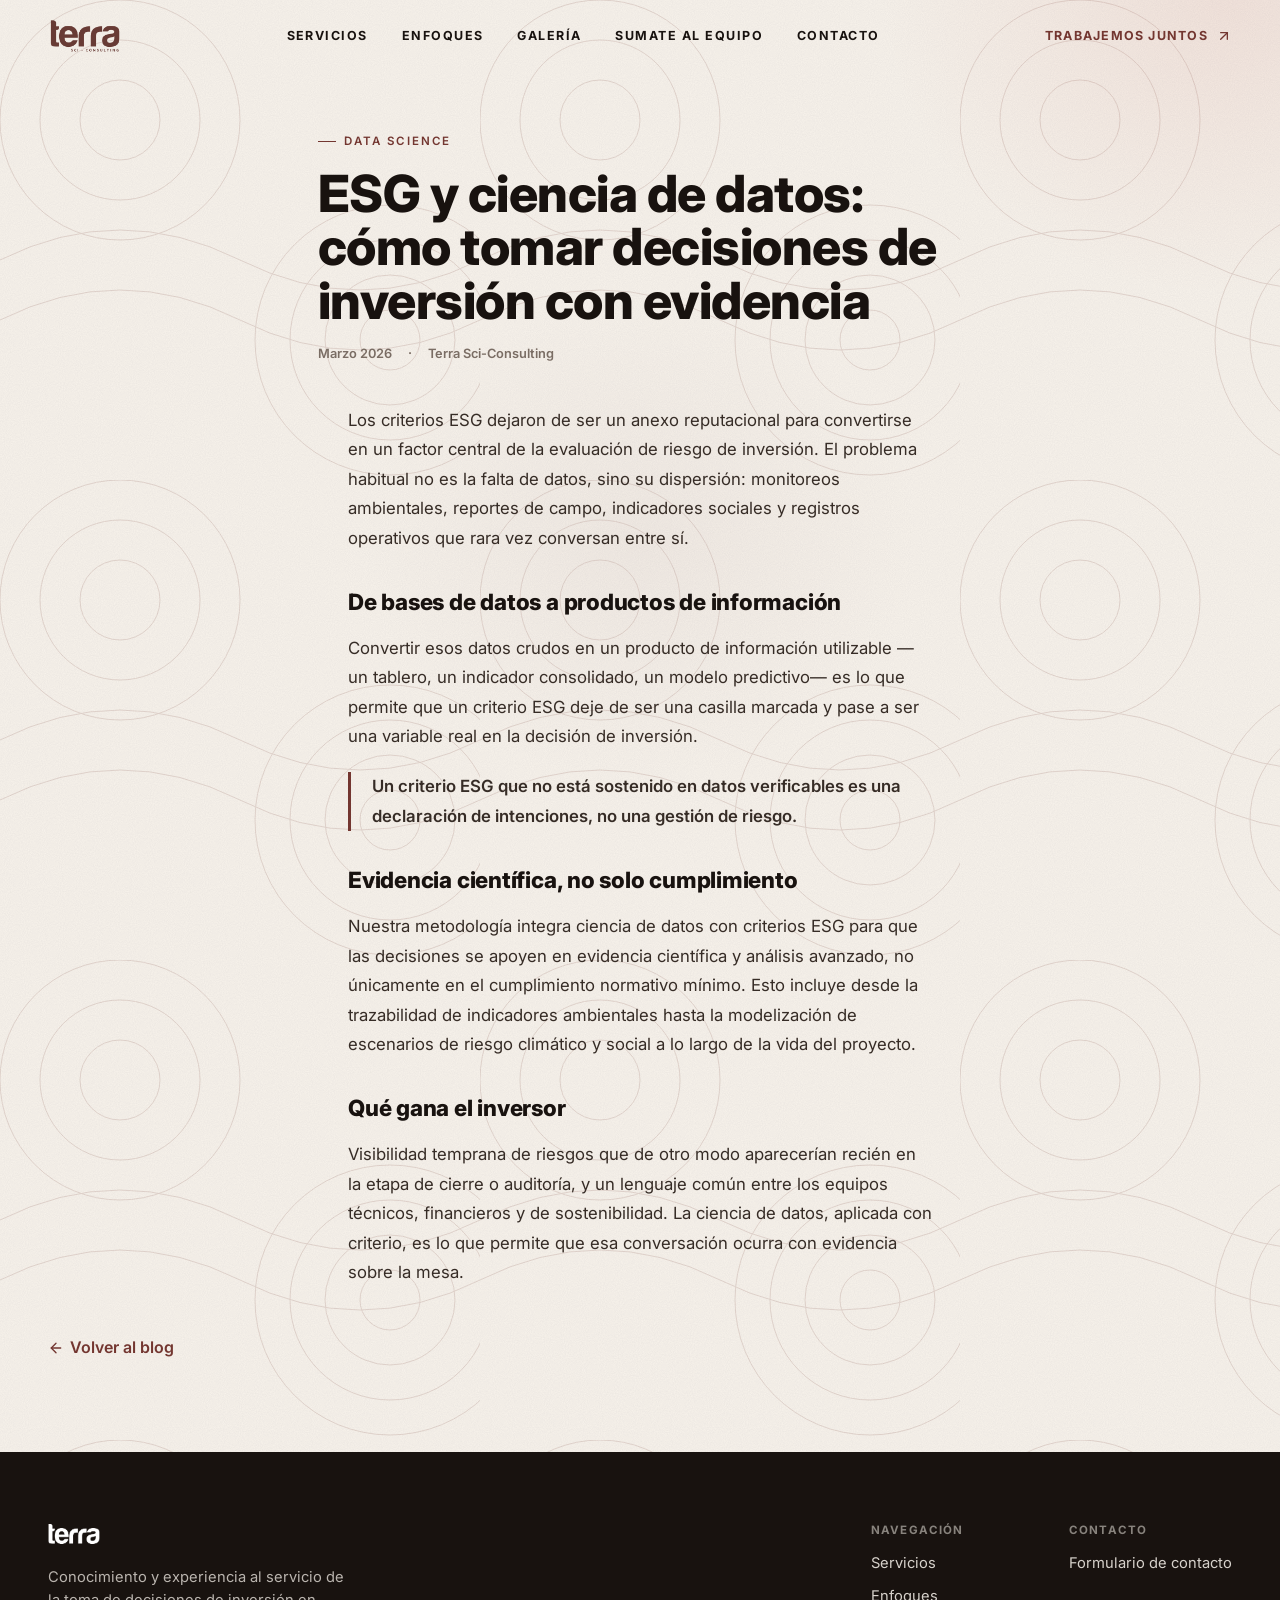
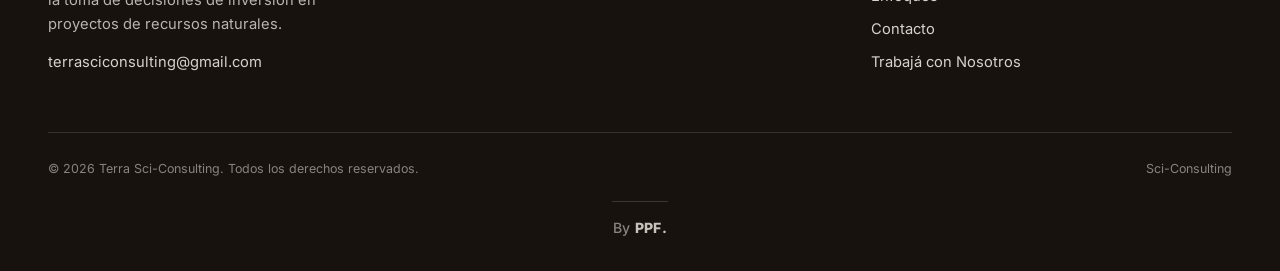
==== commit 9265eb8b: "Add Google Tag Manager snippet across all pages Installs GTM-N6H8W8QZ head script and body noscript " ====
--- a/blog-esg-ciencia-datos.html
+++ b/blog-esg-ciencia-datos.html
@@ -1,6 +1,13 @@
 <!DOCTYPE html>
 <html lang="es">
 <head>
+<!-- Google Tag Manager -->
+<script>(function(w,d,s,l,i){w[l]=w[l]||[];w[l].push({'gtm.start':
+new Date().getTime(),event:'gtm.js'});var f=d.getElementsByTagName(s)[0],
+j=d.createElement(s),dl=l!='dataLayer'?'&l='+l:'';j.async=true;j.src=
+'https://www.googletagmanager.com/gtm.js?id='+i+dl;f.parentNode.insertBefore(j,f);
+})(window,document,'script','dataLayer','GTM-N6H8W8QZ');</script>
+<!-- End Google Tag Manager -->
 <meta charset="UTF-8" />
 <meta name="viewport" content="width=device-width, initial-scale=1.0" />
 <title>ESG y ciencia de datos: cómo tomar decisiones de inversión con evidencia — Terra Sci-Consulting</title>
@@ -33,6 +40,10 @@
 <link rel="stylesheet" href="styles.css?v=20260704a" />
 </head>
 <body>
+<!-- Google Tag Manager (noscript) -->
+<noscript><iframe src="https://www.googletagmanager.com/ns.html?id=GTM-N6H8W8QZ"
+height="0" width="0" style="display:none;visibility:hidden"></iframe></noscript>
+<!-- End Google Tag Manager (noscript) -->
 <a class="skip-link" href="#main">Saltar al contenido</a>
 
 <nav class="nav" data-fade-down>
